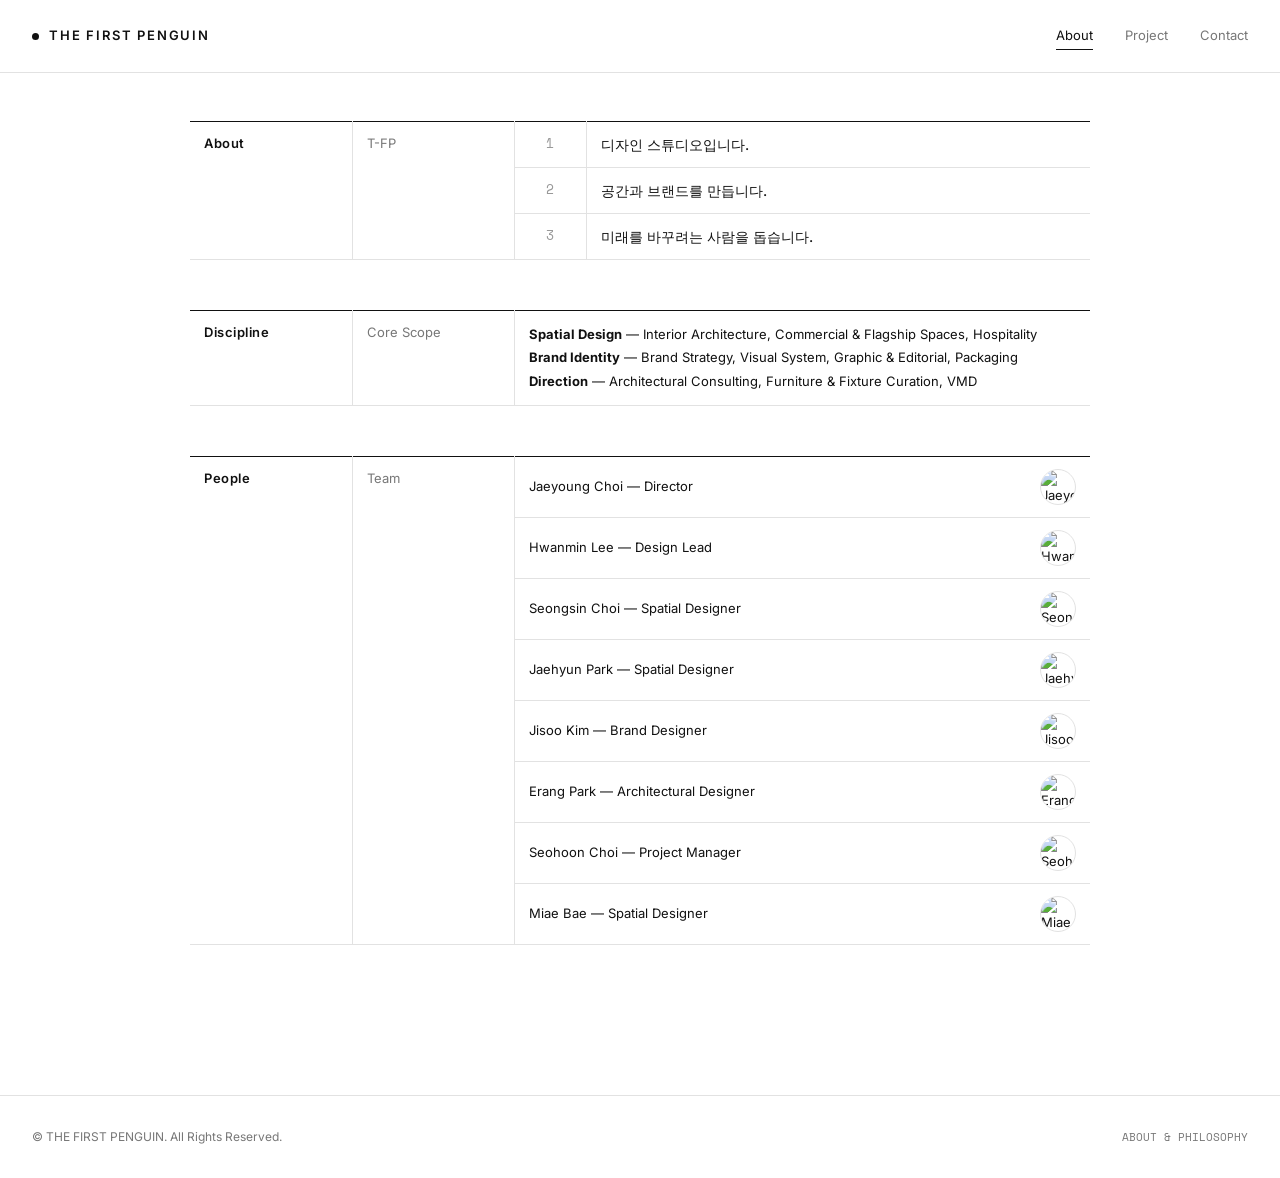
==== about.html @ 84d84030 "feat: Initial commit for The First Penguin style archive portfolio" ====
<!DOCTYPE html>
<html lang="ko">
<head>
  <meta charset="UTF-8">
  <meta name="viewport" content="width=device-width, initial-scale=1.0">
  <meta name="description" content="About — THE FIRST PENGUIN. 디자인 스튜디오입니다. 공간과 브랜드를 만듭니다.">
  <title>About — THE FIRST PENGUIN</title>
  <link rel="stylesheet" href="css/style.css">
</head>
<body>

  <!-- Site Header -->
  <header class="site-header">
    <div class="header-inner">
      <a href="index.html" class="site-logo">
        <span class="logo-badge"></span>
        THE FIRST PENGUIN
      </a>
      <nav class="site-nav">
        <a href="about.html" class="nav-link active">About</a>
        <a href="index.html" class="nav-link">Project</a>
        <a href="contact.html" class="nav-link">Contact</a>
      </nav>
    </div>
  </header>

  <!-- Main Content -->
  <main class="main-content">
    <div class="about-wrap">
      
      <!-- Manifesto Table -->
      <table class="manifesto-table">
        <tbody>
          <tr>
            <td class="col-label" rowspan="3">About</td>
            <td class="col-sublabel" rowspan="3">T-FP</td>
            <td class="col-index">1</td>
            <td class="col-manifesto-text">디자인 스튜디오입니다.</td>
          </tr>
          <tr>
            <td class="col-index">2</td>
            <td class="col-manifesto-text">공간과 브랜드를 만듭니다.</td>
          </tr>
          <tr>
            <td class="col-index">3</td>
            <td class="col-manifesto-text">미래를 바꾸려는 사람을 돕습니다.</td>
          </tr>
        </tbody>
      </table>

      <!-- Discipline Table -->
      <table class="spec-table">
        <tbody>
          <tr>
            <td class="col-label">Discipline</td>
            <td class="col-sublabel">Core Scope</td>
            <td style="line-height: 1.8;">
              <strong>Spatial Design</strong> — Interior Architecture, Commercial & Flagship Spaces, Hospitality<br>
              <strong>Brand Identity</strong> — Brand Strategy, Visual System, Graphic & Editorial, Packaging<br>
              <strong>Direction</strong> — Architectural Consulting, Furniture & Fixture Curation, VMD
            </td>
          </tr>
        </tbody>
      </table>

      <!-- People Table -->
      <table class="people-table">
        <tbody id="people-list">
          <!-- Dynamically populated or static -->
          <tr>
            <td class="col-label" rowspan="8">People</td>
            <td class="col-sublabel" rowspan="8">Team</td>
            <td>
              <div class="person-item">
                <span>Jaeyoung Choi — Director</span>
                <img src="https://images.unsplash.com/photo-1507003211169-0a1dd7228f2d?w=120&auto=format&fit=crop&q=80" alt="Jaeyoung Choi" class="person-photo-preview">
              </div>
            </td>
          </tr>
          <tr>
            <td>
              <div class="person-item">
                <span>Hwanmin Lee — Design Lead</span>
                <img src="https://images.unsplash.com/photo-1500648767791-00dcc994a43e?w=120&auto=format&fit=crop&q=80" alt="Hwanmin Lee" class="person-photo-preview">
              </div>
            </td>
          </tr>
          <tr>
            <td>
              <div class="person-item">
                <span>Seongsin Choi — Spatial Designer</span>
                <img src="https://images.unsplash.com/photo-1494790108377-be9c29b29330?w=120&auto=format&fit=crop&q=80" alt="Seongsin Choi" class="person-photo-preview">
              </div>
            </td>
          </tr>
          <tr>
            <td>
              <div class="person-item">
                <span>Jaehyun Park — Spatial Designer</span>
                <img src="https://images.unsplash.com/photo-1522075469751-3a6694fb2f61?w=120&auto=format&fit=crop&q=80" alt="Jaehyun Park" class="person-photo-preview">
              </div>
            </td>
          </tr>
          <tr>
            <td>
              <div class="person-item">
                <span>Jisoo Kim — Brand Designer</span>
                <img src="https://images.unsplash.com/photo-1534528741775-53994a69daeb?w=120&auto=format&fit=crop&q=80" alt="Jisoo Kim" class="person-photo-preview">
              </div>
            </td>
          </tr>
          <tr>
            <td>
              <div class="person-item">
                <span>Erang Park — Architectural Designer</span>
                <img src="https://images.unsplash.com/photo-1517841905240-472988babdf9?w=120&auto=format&fit=crop&q=80" alt="Erang Park" class="person-photo-preview">
              </div>
            </td>
          </tr>
          <tr>
            <td>
              <div class="person-item">
                <span>Seohoon Choi — Project Manager</span>
                <img src="https://images.unsplash.com/photo-1539571696357-5a69c17a67c6?w=120&auto=format&fit=crop&q=80" alt="Seohoon Choi" class="person-photo-preview">
              </div>
            </td>
          </tr>
          <tr>
            <td>
              <div class="person-item">
                <span>Miae Bae — Spatial Designer</span>
                <img src="https://images.unsplash.com/photo-1524504388940-b1c1722653e1?w=120&auto=format&fit=crop&q=80" alt="Miae Bae" class="person-photo-preview">
              </div>
            </td>
          </tr>
        </tbody>
      </table>

    </div>
  </main>

  <!-- Site Footer -->
  <footer class="site-footer">
    <div class="footer-inner">
      <div>&copy; THE FIRST PENGUIN. All Rights Reserved.</div>
      <div class="footer-credits">ABOUT & PHILOSOPHY</div>
    </div>
  </footer>

  <script src="js/data.js"></script>
</body>
</html>
---- css/style.css ----
/* ==========================================================================
   THE ARCHIVE - Design System & Stylesheet
   Inspired by THE FIRST PENGUIN (t-fp.kr)
   Minimalist Swiss Typographic & Archive Catalog Style
   ========================================================================== */

@import url('https://fonts.googleapis.com/css2?family=Inter:wght@300;400;500;600&family=Space+Mono:wght@400;700&display=swap');

:root {
  --bg: #ffffff;
  --bg-subtle: #f8f8f8;
  --text-main: #111111;
  --text-muted: #777777;
  --text-light: #999999;
  --border: #e2e2e2;
  --border-dark: #111111;
  
  --font-sans: 'Inter', -apple-system, BlinkMacSystemFont, "Segoe UI", Roboto, sans-serif;
  --font-mono: 'Space Mono', Menlo, Consolas, monospace;
  
  --transition: 0.18s cubic-bezier(0.16, 1, 0.3, 1);
  --header-height: 72px;
}

/* Reset & Base */
*, *::before, *::after {
  box-sizing: border-box;
  margin: 0;
  padding: 0;
}

html {
  font-size: 14px;
  background-color: var(--bg);
  color: var(--text-main);
  text-rendering: optimizeLegibility;
  -webkit-font-smoothing: antialiased;
  -moz-osx-font-smoothing: grayscale;
}

body {
  font-family: var(--font-sans);
  line-height: 1.5;
  min-height: 100vh;
  display: flex;
  flex-direction: column;
}

a {
  color: inherit;
  text-decoration: none;
  transition: opacity var(--transition), color var(--transition);
}

img {
  max-width: 100%;
  height: auto;
  display: block;
}

button {
  font-family: inherit;
  background: none;
  border: none;
  cursor: pointer;
}

/* ==========================================================================
   Header & Navigation
   ========================================================================== */
.site-header {
  position: sticky;
  top: 0;
  background: rgba(255, 255, 255, 0.94);
  backdrop-filter: blur(8px);
  -webkit-backdrop-filter: blur(8px);
  z-index: 100;
  border-bottom: 1px solid var(--border);
}

.header-inner {
  max-width: 1400px;
  margin: 0 auto;
  padding: 0 32px;
  height: var(--header-height);
  display: flex;
  align-items: center;
  justify-content: space-between;
}

.site-logo {
  font-family: var(--font-sans);
  font-size: 13px;
  font-weight: 600;
  letter-spacing: 0.14em;
  text-transform: uppercase;
  display: flex;
  align-items: center;
  gap: 10px;
}

.logo-badge {
  display: inline-block;
  width: 7px;
  height: 7px;
  background-color: var(--text-main);
  border-radius: 50%;
}

.site-nav {
  display: flex;
  align-items: center;
  gap: 32px;
}

.nav-link {
  font-size: 13px;
  font-weight: 400;
  color: var(--text-muted);
  position: relative;
  padding: 4px 0;
  transition: color var(--transition);
}

.nav-link:hover,
.nav-link.active {
  color: var(--text-main);
}

.nav-link.active::after {
  content: '';
  position: absolute;
  bottom: 0;
  left: 0;
  width: 100%;
  height: 1px;
  background-color: var(--text-main);
}

.menu-toggle {
  display: none;
  flex-direction: column;
  gap: 5px;
  padding: 8px;
}

.menu-toggle span {
  display: block;
  width: 20px;
  height: 1.5px;
  background-color: var(--text-main);
  transition: var(--transition);
}

/* ==========================================================================
   Page Container & Layout
   ========================================================================== */
.main-content {
  flex: 1;
  max-width: 1400px;
  width: 100%;
  margin: 0 auto;
  padding: 48px 32px 100px;
}

/* Sub Navigation / Category Filter */
.category-filter-bar {
  display: flex;
  align-items: center;
  justify-content: space-between;
  margin-bottom: 28px;
  padding-bottom: 14px;
  border-bottom: 1px solid var(--border);
  font-size: 12px;
}

.category-tags {
  display: flex;
  gap: 20px;
}

.filter-btn {
  color: var(--text-muted);
  font-size: 12px;
  text-transform: uppercase;
  letter-spacing: 0.06em;
  padding: 2px 0;
  position: relative;
  transition: color var(--transition);
}

.filter-btn:hover,
.filter-btn.active {
  color: var(--text-main);
  font-weight: 500;
}

.filter-btn.active::after {
  content: '';
  position: absolute;
  bottom: -2px;
  left: 0;
  width: 100%;
  height: 1px;
  background: var(--text-main);
}

.archive-stats {
  font-family: var(--font-mono);
  color: var(--text-light);
  font-size: 11px;
}

/* ==========================================================================
   T-FP Signature Archive Table (Multi-column)
   ========================================================================== */
.archive-grid-wrap {
  display: grid;
  grid-template-columns: repeat(3, 1fr);
  gap: 40px;
  align-items: start;
}

.archive-column {
  display: flex;
  flex-direction: column;
  gap: 32px;
}

.year-block {
  width: 100%;
}

.archive-table {
  width: 100%;
  border-collapse: collapse;
  font-size: 13px;
  border-top: 1px solid var(--border-dark);
}

.archive-table tr {
  border-bottom: 1px solid var(--border);
  transition: background-color var(--transition);
}

.archive-table tr:hover {
  background-color: #fafafa;
}

.archive-table td {
  padding: 7px 8px;
  vertical-align: top;
}

.col-year {
  width: 18%;
  font-family: var(--font-mono);
  font-size: 12px;
  font-weight: 600;
  color: var(--text-main);
  border-right: 1px solid var(--border);
  padding-right: 12px !important;
}

.col-title {
  width: 60%;
}

.col-title a {
  display: block;
  color: var(--text-main);
  text-decoration: none;
}

.col-title a:hover {
  text-decoration: underline;
}

.col-location {
  width: 22%;
  text-align: right;
  font-size: 12px;
  color: var(--text-muted);
}

/* ==========================================================================
   Signature Hover Cursor Preview
   ========================================================================== */
.cursor-preview-card {
  position: fixed;
  top: 0;
  left: 0;
  width: 280px;
  height: 190px;
  pointer-events: none;
  z-index: 1000;
  opacity: 0;
  visibility: hidden;
  transform: translate3d(-9999px, -9999px, 0);
  transition: opacity 0.22s ease, transform 0.08s linear, visibility 0.22s;
  background-color: #ffffff;
  border: 1px solid rgba(0, 0, 0, 0.08);
  box-shadow: 0 16px 36px rgba(0, 0, 0, 0.12);
  overflow: hidden;
}

.cursor-preview-card.visible {
  opacity: 1;
  visibility: visible;
}

.cursor-preview-img {
  width: 100%;
  height: 100%;
  object-fit: cover;
  display: block;
}

.cursor-preview-meta {
  position: absolute;
  bottom: 0;
  left: 0;
  right: 0;
  padding: 8px 12px;
  background: linear-gradient(to top, rgba(0, 0, 0, 0.7), transparent);
  color: #ffffff;
  display: flex;
  justify-content: space-between;
  font-size: 11px;
  font-family: var(--font-mono);
}

/* ==========================================================================
   About Page Styles
   ========================================================================== */
.about-wrap {
  max-width: 900px;
  margin: 0 auto;
}

.manifesto-table,
.people-table,
.spec-table {
  width: 100%;
  border-collapse: collapse;
  font-size: 13px;
  margin-bottom: 50px;
  border-top: 1px solid var(--border-dark);
}

.manifesto-table tr,
.people-table tr,
.spec-table tr {
  border-bottom: 1px solid var(--border);
}

.manifesto-table td,
.people-table td,
.spec-table td {
  padding: 12px 14px;
  vertical-align: top;
}

.col-label {
  font-weight: 600;
  width: 18%;
  border-right: 1px solid var(--border);
  letter-spacing: 0.04em;
}

.col-sublabel {
  width: 18%;
  color: var(--text-muted);
  border-right: 1px solid var(--border);
}

.col-index {
  width: 8%;
  font-family: var(--font-mono);
  color: var(--text-light);
  border-right: 1px solid var(--border);
  text-align: center;
}

.col-manifesto-text {
  font-size: 14px;
  font-weight: 500;
}

.person-item {
  display: flex;
  align-items: center;
  justify-content: space-between;
}

.person-photo-preview {
  width: 36px;
  height: 36px;
  border-radius: 50%;
  object-fit: cover;
  border: 1px solid var(--border);
}

/* ==========================================================================
   Project Detail View Styles
   ========================================================================== */
.project-detail-wrap {
  max-width: 1200px;
  margin: 0 auto;
}

.project-header-bar {
  display: flex;
  justify-content: space-between;
  align-items: baseline;
  margin-bottom: 24px;
  padding-bottom: 12px;
  border-bottom: 1px solid var(--border);
}

.project-main-title {
  font-size: 20px;
  font-weight: 500;
  letter-spacing: -0.01em;
}

.project-breadcrumbs {
  font-size: 12px;
  font-family: var(--font-mono);
  color: var(--text-muted);
}

/* Big Image Slider */
.project-slider {
  position: relative;
  width: 100%;
  aspect-ratio: 16 / 10;
  background-color: var(--bg-subtle);
  overflow: hidden;
  margin-bottom: 40px;
  border: 1px solid var(--border);
}

.slider-track {
  width: 100%;
  height: 100%;
  position: relative;
}

.slide-item {
  position: absolute;
  inset: 0;
  opacity: 0;
  visibility: hidden;
  transition: opacity 0.4s ease, visibility 0.4s;
}

.slide-item.active {
  opacity: 1;
  visibility: visible;
}

.slide-item img {
  width: 100%;
  height: 100%;
  object-fit: cover;
}

.slider-nav-btn {
  position: absolute;
  top: 50%;
  transform: translateY(-50%);
  width: 48px;
  height: 48px;
  background: rgba(255, 255, 255, 0.85);
  display: flex;
  align-items: center;
  justify-content: center;
  z-index: 10;
  transition: background var(--transition);
  font-size: 18px;
  border: 1px solid rgba(0, 0, 0, 0.08);
}

.slider-nav-btn:hover {
  background: #ffffff;
}

.slider-prev {
  left: 16px;
}

.slider-next {
  right: 16px;
}

.slider-indicators {
  position: absolute;
  bottom: 16px;
  left: 50%;
  transform: translateX(-50%);
  display: flex;
  gap: 8px;
  z-index: 10;
  background: rgba(0, 0, 0, 0.35);
  padding: 6px 12px;
  border-radius: 20px;
  backdrop-filter: blur(4px);
}

.slider-indicator {
  width: 7px;
  height: 7px;
  border-radius: 50%;
  background-color: rgba(255, 255, 255, 0.4);
  cursor: pointer;
  transition: background-color var(--transition), transform var(--transition);
}

.slider-indicator.active {
  background-color: #ffffff;
  transform: scale(1.2);
}

/* Project Spec Table */
.project-spec-table {
  width: 100%;
  border-collapse: collapse;
  font-size: 13px;
  border-top: 1px solid var(--border-dark);
  margin-bottom: 50px;
}

.project-spec-table tr {
  border-bottom: 1px solid var(--border);
}

.project-spec-table td {
  padding: 10px 14px;
  vertical-align: top;
}

.spec-name-col {
  width: 25%;
  font-weight: 600;
  border-right: 1px solid var(--border);
}

.spec-key-col {
  width: 20%;
  color: var(--text-muted);
  border-right: 1px solid var(--border);
}

.spec-val-col {
  width: 55%;
  line-height: 1.6;
}

/* Project Pagination Footer */
.project-pagination-bar {
  display: flex;
  justify-content: space-between;
  padding-top: 24px;
  border-top: 1px solid var(--border);
  font-size: 12px;
  font-family: var(--font-mono);
}

.pagination-link:hover {
  text-decoration: underline;
}

/* ==========================================================================
   Contact Page & Schematic Map
   ========================================================================== */
.contact-wrap {
  max-width: 900px;
  margin: 0 auto;
}

.schematic-map-box {
  width: 100%;
  background: var(--bg-subtle);
  border: 1px solid var(--border);
  padding: 32px;
  font-family: var(--font-mono);
  font-size: 12px;
  position: relative;
  min-height: 220px;
  display: flex;
  flex-direction: column;
  justify-content: space-between;
}

.map-pin {
  display: inline-flex;
  align-items: center;
  gap: 8px;
  font-weight: 700;
  background: var(--text-main);
  color: #fff;
  padding: 4px 10px;
}

.subway-station {
  color: var(--text-muted);
  border-bottom: 1px dashed var(--text-light);
  padding-bottom: 2px;
}

/* ==========================================================================
   Site Footer
   ========================================================================== */
.site-footer {
  border-top: 1px solid var(--border);
  padding: 32px 0;
  margin-top: auto;
  font-size: 12px;
  color: var(--text-muted);
}

.footer-inner {
  max-width: 1400px;
  margin: 0 auto;
  padding: 0 32px;
  display: flex;
  justify-content: space-between;
  align-items: center;
}

.footer-credits {
  font-family: var(--font-mono);
  font-size: 11px;
}

/* ==========================================================================
   Responsive Breakpoints
   ========================================================================== */
@media (max-width: 1024px) {
  .archive-grid-wrap {
    grid-template-columns: repeat(2, 1fr);
    gap: 28px;
  }
}

@media (max-width: 768px) {
  .header-inner {
    padding: 0 20px;
    height: 60px;
  }
  
  .main-content {
    padding: 24px 20px 60px;
  }
  
  .archive-grid-wrap {
    grid-template-columns: 1fr;
    gap: 24px;
  }
  
  .category-filter-bar {
    flex-direction: column;
    align-items: flex-start;
    gap: 12px;
  }
  
  .category-tags {
    flex-wrap: wrap;
    gap: 12px;
  }
  
  .cursor-preview-card {
    display: none !important; /* Hide floating card on mobile, replace with inline */
  }
  
  .project-slider {
    aspect-ratio: 4 / 3;
  }
  
  .footer-inner {
    flex-direction: column;
    gap: 12px;
    text-align: center;
    padding: 0 20px;
  }
  
  .col-label, .col-sublabel {
    width: 30%;
  }
  
  .spec-name-col {
    width: 35%;
  }
}
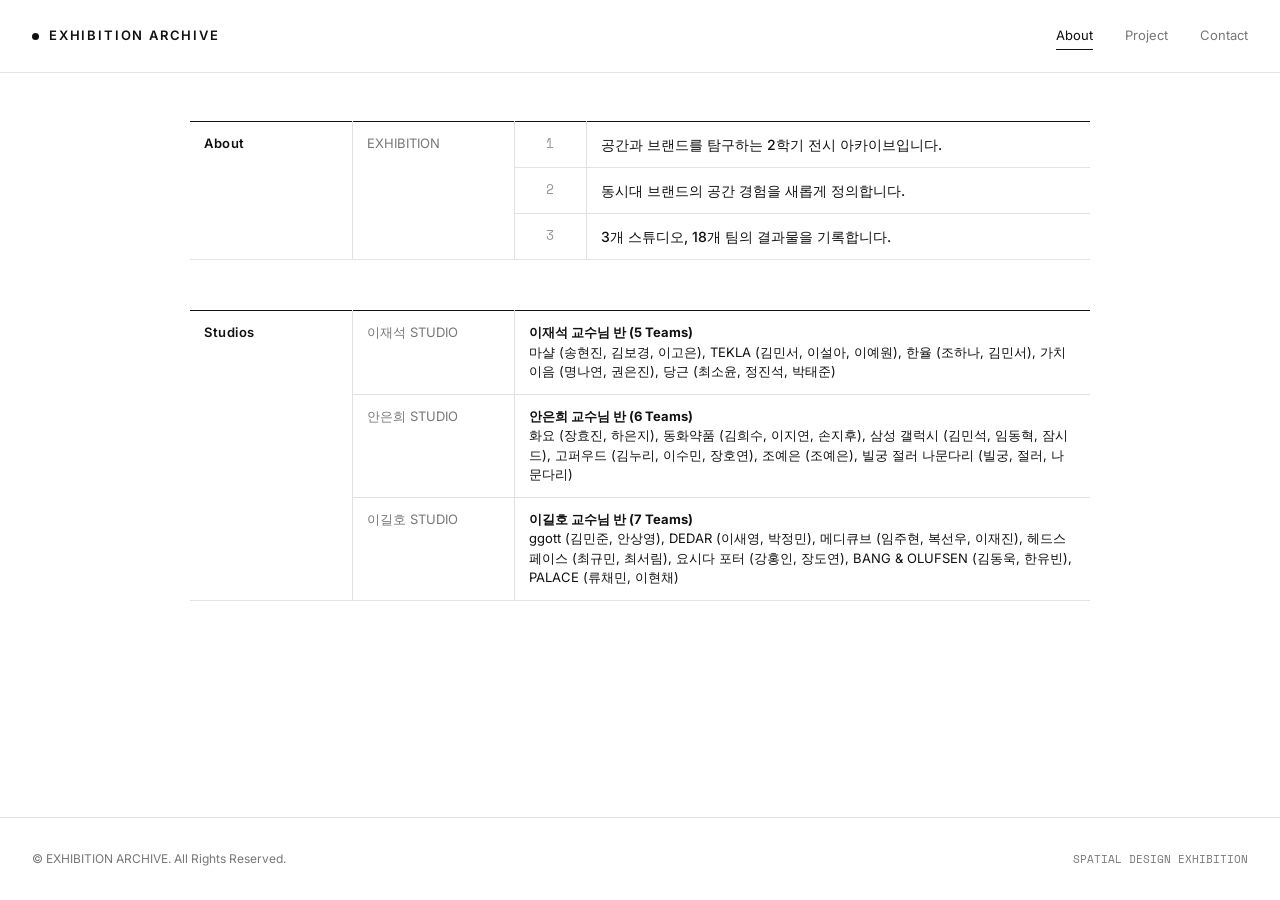
==== commit 9f1e2de2: "feat: Update exhibition teams, brands, and participating members" ====
--- a/about.html
+++ b/about.html
@@ -3,8 +3,8 @@
 <head>
   <meta charset="UTF-8">
   <meta name="viewport" content="width=device-width, initial-scale=1.0">
-  <meta name="description" content="About — THE FIRST PENGUIN. 디자인 스튜디오입니다. 공간과 브랜드를 만듭니다.">
-  <title>About — THE FIRST PENGUIN</title>
+  <meta name="description" content="About — 2026 EXHIBITION ARCHIVE. 3개 스튜디오 18개 팀 브랜드 공간 아카이브">
+  <title>About — EXHIBITION ARCHIVE</title>
   <link rel="stylesheet" href="css/style.css">
 </head>
 <body>
@@ -14,7 +14,7 @@
     <div class="header-inner">
       <a href="index.html" class="site-logo">
         <span class="logo-badge"></span>
-        THE FIRST PENGUIN
+        EXHIBITION ARCHIVE
       </a>
       <nav class="site-nav">
         <a href="about.html" class="nav-link active">About</a>
@@ -33,104 +33,44 @@
         <tbody>
           <tr>
             <td class="col-label" rowspan="3">About</td>
-            <td class="col-sublabel" rowspan="3">T-FP</td>
+            <td class="col-sublabel" rowspan="3">EXHIBITION</td>
             <td class="col-index">1</td>
-            <td class="col-manifesto-text">디자인 스튜디오입니다.</td>
+            <td class="col-manifesto-text">공간과 브랜드를 탐구하는 2학기 전시 아카이브입니다.</td>
           </tr>
           <tr>
             <td class="col-index">2</td>
-            <td class="col-manifesto-text">공간과 브랜드를 만듭니다.</td>
+            <td class="col-manifesto-text">동시대 브랜드의 공간 경험을 새롭게 정의합니다.</td>
           </tr>
           <tr>
             <td class="col-index">3</td>
-            <td class="col-manifesto-text">미래를 바꾸려는 사람을 돕습니다.</td>
+            <td class="col-manifesto-text">3개 스튜디오, 18개 팀의 결과물을 기록합니다.</td>
           </tr>
         </tbody>
       </table>
 
-      <!-- Discipline Table -->
+      <!-- Studios Overview Table -->
       <table class="spec-table">
         <tbody>
           <tr>
-            <td class="col-label">Discipline</td>
-            <td class="col-sublabel">Core Scope</td>
-            <td style="line-height: 1.8;">
-              <strong>Spatial Design</strong> — Interior Architecture, Commercial & Flagship Spaces, Hospitality<br>
-              <strong>Brand Identity</strong> — Brand Strategy, Visual System, Graphic & Editorial, Packaging<br>
-              <strong>Direction</strong> — Architectural Consulting, Furniture & Fixture Curation, VMD
-            </td>
-          </tr>
-        </tbody>
-      </table>
-
-      <!-- People Table -->
-      <table class="people-table">
-        <tbody id="people-list">
-          <!-- Dynamically populated or static -->
-          <tr>
-            <td class="col-label" rowspan="8">People</td>
-            <td class="col-sublabel" rowspan="8">Team</td>
+            <td class="col-label" rowspan="3">Studios</td>
+            <td class="col-sublabel">이재석 STUDIO</td>
             <td>
-              <div class="person-item">
-                <span>Jaeyoung Choi — Director</span>
-                <img src="https://images.unsplash.com/photo-1507003211169-0a1dd7228f2d?w=120&auto=format&fit=crop&q=80" alt="Jaeyoung Choi" class="person-photo-preview">
-              </div>
+              <strong>이재석 교수님 반 (5 Teams)</strong><br>
+              마샬 (송현진, 김보경, 이고은), TEKLA (김민서, 이설아, 이예원), 한율 (조하나, 김민서), 가치이음 (명나연, 권은진), 당근 (최소윤, 정진석, 박태준)
             </td>
           </tr>
           <tr>
+            <td class="col-sublabel">안은희 STUDIO</td>
             <td>
-              <div class="person-item">
-                <span>Hwanmin Lee — Design Lead</span>
-                <img src="https://images.unsplash.com/photo-1500648767791-00dcc994a43e?w=120&auto=format&fit=crop&q=80" alt="Hwanmin Lee" class="person-photo-preview">
-              </div>
+              <strong>안은희 교수님 반 (6 Teams)</strong><br>
+              화요 (장효진, 하은지), 동화약품 (김희수, 이지연, 손지후), 삼성 갤럭시 (김민석, 임동혁, 잠시드), 고퍼우드 (김누리, 이수민, 장호연), 조예은 (조예은), 빌궁 절러 나문다리 (빌궁, 절러, 나문다리)
             </td>
           </tr>
           <tr>
+            <td class="col-sublabel">이길호 STUDIO</td>
             <td>
-              <div class="person-item">
-                <span>Seongsin Choi — Spatial Designer</span>
-                <img src="https://images.unsplash.com/photo-1494790108377-be9c29b29330?w=120&auto=format&fit=crop&q=80" alt="Seongsin Choi" class="person-photo-preview">
-              </div>
-            </td>
-          </tr>
-          <tr>
-            <td>
-              <div class="person-item">
-                <span>Jaehyun Park — Spatial Designer</span>
-                <img src="https://images.unsplash.com/photo-1522075469751-3a6694fb2f61?w=120&auto=format&fit=crop&q=80" alt="Jaehyun Park" class="person-photo-preview">
-              </div>
-            </td>
-          </tr>
-          <tr>
-            <td>
-              <div class="person-item">
-                <span>Jisoo Kim — Brand Designer</span>
-                <img src="https://images.unsplash.com/photo-1534528741775-53994a69daeb?w=120&auto=format&fit=crop&q=80" alt="Jisoo Kim" class="person-photo-preview">
-              </div>
-            </td>
-          </tr>
-          <tr>
-            <td>
-              <div class="person-item">
-                <span>Erang Park — Architectural Designer</span>
-                <img src="https://images.unsplash.com/photo-1517841905240-472988babdf9?w=120&auto=format&fit=crop&q=80" alt="Erang Park" class="person-photo-preview">
-              </div>
-            </td>
-          </tr>
-          <tr>
-            <td>
-              <div class="person-item">
-                <span>Seohoon Choi — Project Manager</span>
-                <img src="https://images.unsplash.com/photo-1539571696357-5a69c17a67c6?w=120&auto=format&fit=crop&q=80" alt="Seohoon Choi" class="person-photo-preview">
-              </div>
-            </td>
-          </tr>
-          <tr>
-            <td>
-              <div class="person-item">
-                <span>Miae Bae — Spatial Designer</span>
-                <img src="https://images.unsplash.com/photo-1524504388940-b1c1722653e1?w=120&auto=format&fit=crop&q=80" alt="Miae Bae" class="person-photo-preview">
-              </div>
+              <strong>이길호 교수님 반 (7 Teams)</strong><br>
+              ggott (김민준, 안상영), DEDAR (이새영, 박정민), 메디큐브 (임주현, 복선우, 이재진), 헤드스페이스 (최규민, 최서림), 요시다 포터 (강홍인, 장도연), BANG & OLUFSEN (김동욱, 한유빈), PALACE (류채민, 이현채)
             </td>
           </tr>
         </tbody>
@@ -142,8 +82,8 @@
   <!-- Site Footer -->
   <footer class="site-footer">
     <div class="footer-inner">
-      <div>&copy; THE FIRST PENGUIN. All Rights Reserved.</div>
-      <div class="footer-credits">ABOUT & PHILOSOPHY</div>
+      <div>&copy; EXHIBITION ARCHIVE. All Rights Reserved.</div>
+      <div class="footer-credits">SPATIAL DESIGN EXHIBITION</div>
     </div>
   </footer>
 
--- a/css/style.css
+++ b/css/style.css
@@ -253,23 +253,25 @@
 }
 
 .col-year {
-  width: 18%;
-  font-family: var(--font-mono);
+  width: 22%;
+  font-family: var(--font-sans);
   font-size: 12px;
   font-weight: 600;
   color: var(--text-main);
   border-right: 1px solid var(--border);
-  padding-right: 12px !important;
+  padding-right: 10px !important;
+  white-space: nowrap;
 }
 
 .col-title {
-  width: 60%;
+  width: 44%;
 }
 
 .col-title a {
   display: block;
   color: var(--text-main);
   text-decoration: none;
+  font-weight: 500;
 }
 
 .col-title a:hover {
@@ -277,10 +279,11 @@
 }
 
 .col-location {
-  width: 22%;
+  width: 34%;
   text-align: right;
   font-size: 12px;
   color: var(--text-muted);
+  line-height: 1.4;
 }
 
 /* ==========================================================================
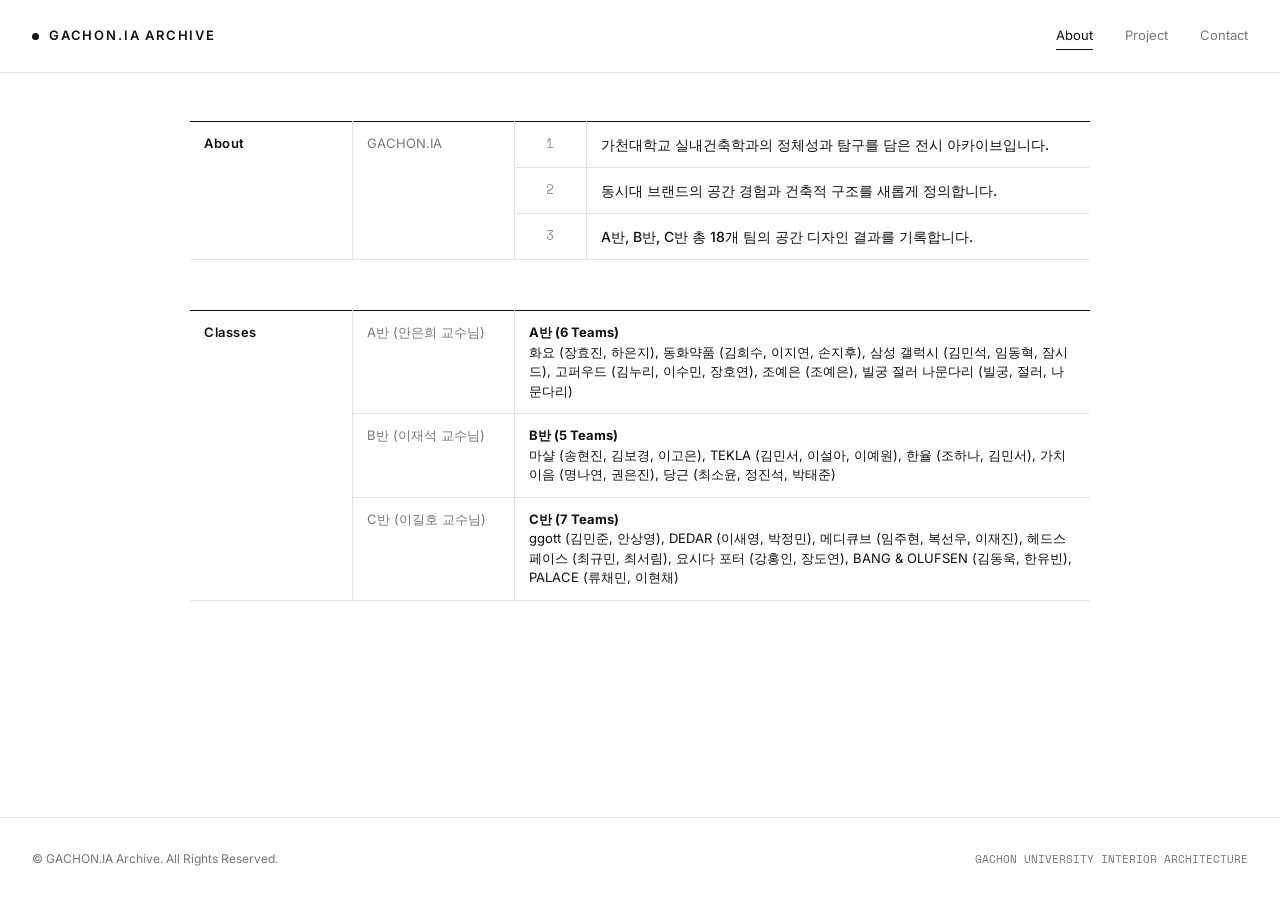
==== commit bce10f8f: "feat: Update exhibition teams, brands, and participating members" ====
--- a/about.html
+++ b/about.html
@@ -3,8 +3,8 @@
 <head>
   <meta charset="UTF-8">
   <meta name="viewport" content="width=device-width, initial-scale=1.0">
-  <meta name="description" content="About — 2026 EXHIBITION ARCHIVE. 3개 스튜디오 18개 팀 브랜드 공간 아카이브">
-  <title>About — EXHIBITION ARCHIVE</title>
+  <meta name="description" content="About — GACHON.IA Archive. 가천대학교 실내건축학과 2학기 과제전 / 졸업전시">
+  <title>About — GACHON.IA Archive</title>
   <link rel="stylesheet" href="css/style.css">
 </head>
 <body>
@@ -14,7 +14,7 @@
     <div class="header-inner">
       <a href="index.html" class="site-logo">
         <span class="logo-badge"></span>
-        EXHIBITION ARCHIVE
+        GACHON.IA Archive
       </a>
       <nav class="site-nav">
         <a href="about.html" class="nav-link active">About</a>
@@ -33,43 +33,43 @@
         <tbody>
           <tr>
             <td class="col-label" rowspan="3">About</td>
-            <td class="col-sublabel" rowspan="3">EXHIBITION</td>
+            <td class="col-sublabel" rowspan="3">GACHON.IA</td>
             <td class="col-index">1</td>
-            <td class="col-manifesto-text">공간과 브랜드를 탐구하는 2학기 전시 아카이브입니다.</td>
+            <td class="col-manifesto-text">가천대학교 실내건축학과의 정체성과 탐구를 담은 전시 아카이브입니다.</td>
           </tr>
           <tr>
             <td class="col-index">2</td>
-            <td class="col-manifesto-text">동시대 브랜드의 공간 경험을 새롭게 정의합니다.</td>
+            <td class="col-manifesto-text">동시대 브랜드의 공간 경험과 건축적 구조를 새롭게 정의합니다.</td>
           </tr>
           <tr>
             <td class="col-index">3</td>
-            <td class="col-manifesto-text">3개 스튜디오, 18개 팀의 결과물을 기록합니다.</td>
+            <td class="col-manifesto-text">A반, B반, C반 총 18개 팀의 공간 디자인 결과를 기록합니다.</td>
           </tr>
         </tbody>
       </table>
 
-      <!-- Studios Overview Table -->
+      <!-- Studios Overview Table (A반 -> B반 -> C반 순서) -->
       <table class="spec-table">
         <tbody>
           <tr>
-            <td class="col-label" rowspan="3">Studios</td>
-            <td class="col-sublabel">이재석 STUDIO</td>
+            <td class="col-label" rowspan="3">Classes</td>
+            <td class="col-sublabel">A반 (안은희 교수님)</td>
             <td>
-              <strong>이재석 교수님 반 (5 Teams)</strong><br>
+              <strong>A반 (6 Teams)</strong><br>
+              화요 (장효진, 하은지), 동화약품 (김희수, 이지연, 손지후), 삼성 갤럭시 (김민석, 임동혁, 잠시드), 고퍼우드 (김누리, 이수민, 장호연), 조예은 (조예은), 빌궁 절러 나문다리 (빌궁, 절러, 나문다리)
+            </td>
+          </tr>
+          <tr>
+            <td class="col-sublabel">B반 (이재석 교수님)</td>
+            <td>
+              <strong>B반 (5 Teams)</strong><br>
               마샬 (송현진, 김보경, 이고은), TEKLA (김민서, 이설아, 이예원), 한율 (조하나, 김민서), 가치이음 (명나연, 권은진), 당근 (최소윤, 정진석, 박태준)
             </td>
           </tr>
           <tr>
-            <td class="col-sublabel">안은희 STUDIO</td>
+            <td class="col-sublabel">C반 (이길호 교수님)</td>
             <td>
-              <strong>안은희 교수님 반 (6 Teams)</strong><br>
-              화요 (장효진, 하은지), 동화약품 (김희수, 이지연, 손지후), 삼성 갤럭시 (김민석, 임동혁, 잠시드), 고퍼우드 (김누리, 이수민, 장호연), 조예은 (조예은), 빌궁 절러 나문다리 (빌궁, 절러, 나문다리)
-            </td>
-          </tr>
-          <tr>
-            <td class="col-sublabel">이길호 STUDIO</td>
-            <td>
-              <strong>이길호 교수님 반 (7 Teams)</strong><br>
+              <strong>C반 (7 Teams)</strong><br>
               ggott (김민준, 안상영), DEDAR (이새영, 박정민), 메디큐브 (임주현, 복선우, 이재진), 헤드스페이스 (최규민, 최서림), 요시다 포터 (강홍인, 장도연), BANG & OLUFSEN (김동욱, 한유빈), PALACE (류채민, 이현채)
             </td>
           </tr>
@@ -82,8 +82,8 @@
   <!-- Site Footer -->
   <footer class="site-footer">
     <div class="footer-inner">
-      <div>&copy; EXHIBITION ARCHIVE. All Rights Reserved.</div>
-      <div class="footer-credits">SPATIAL DESIGN EXHIBITION</div>
+      <div>&copy; GACHON.IA Archive. All Rights Reserved.</div>
+      <div class="footer-credits">GACHON UNIVERSITY INTERIOR ARCHITECTURE</div>
     </div>
   </footer>
 
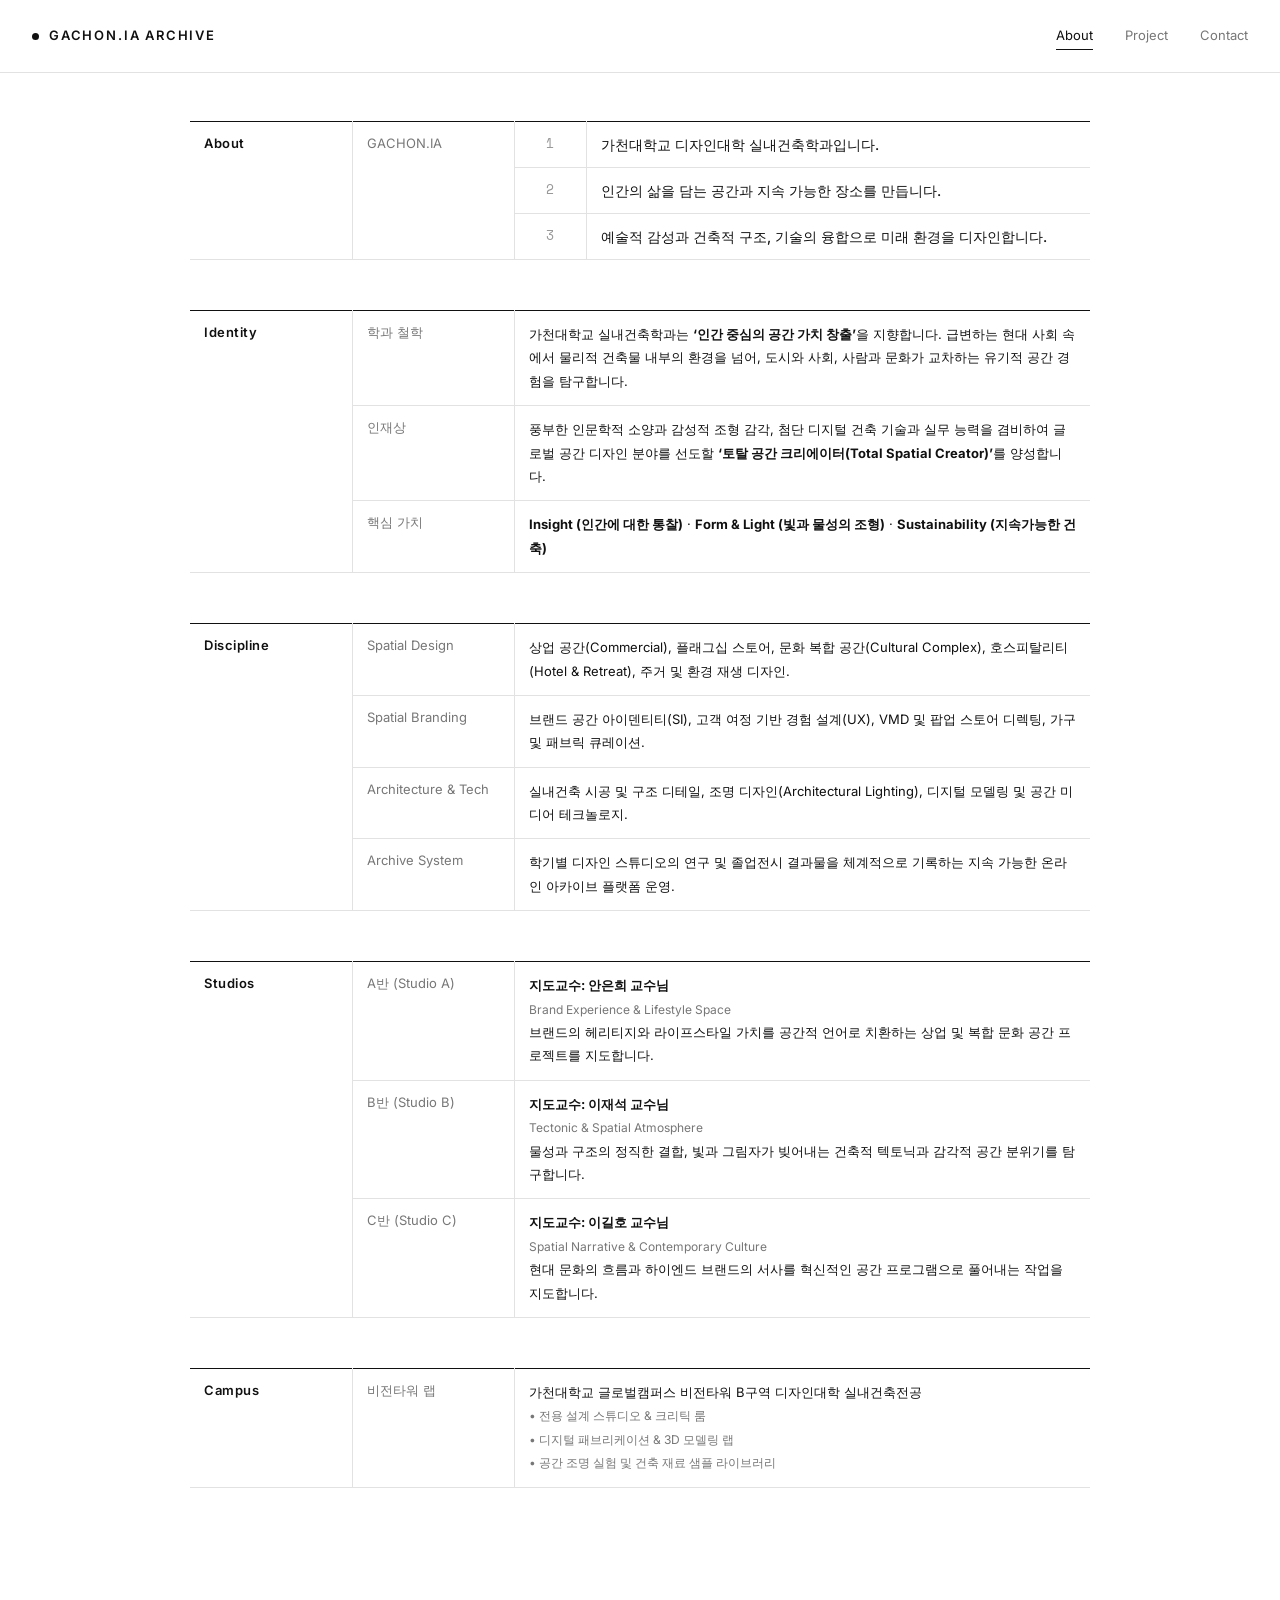
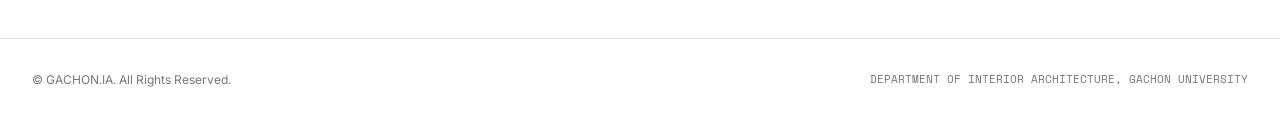
==== commit f3b6a321: "feat: Update exhibition teams, brands, and participating members" ====
--- a/about.html
+++ b/about.html
@@ -3,8 +3,8 @@
 <head>
   <meta charset="UTF-8">
   <meta name="viewport" content="width=device-width, initial-scale=1.0">
-  <meta name="description" content="About — GACHON.IA Archive. 가천대학교 실내건축학과 2학기 과제전 / 졸업전시">
-  <title>About — GACHON.IA Archive</title>
+  <meta name="description" content="About — 가천대학교 디자인대학 실내건축학과 (Department of Interior Architecture, Gachon University)">
+  <title>About — GACHON.IA</title>
   <link rel="stylesheet" href="css/style.css">
 </head>
 <body>
@@ -28,49 +28,128 @@
   <main class="main-content">
     <div class="about-wrap">
       
-      <!-- Manifesto Table -->
+      <!-- Department Manifesto Table (T-FP Style) -->
       <table class="manifesto-table">
         <tbody>
           <tr>
             <td class="col-label" rowspan="3">About</td>
             <td class="col-sublabel" rowspan="3">GACHON.IA</td>
             <td class="col-index">1</td>
-            <td class="col-manifesto-text">가천대학교 실내건축학과의 정체성과 탐구를 담은 전시 아카이브입니다.</td>
+            <td class="col-manifesto-text">가천대학교 디자인대학 실내건축학과입니다.</td>
           </tr>
           <tr>
             <td class="col-index">2</td>
-            <td class="col-manifesto-text">동시대 브랜드의 공간 경험과 건축적 구조를 새롭게 정의합니다.</td>
+            <td class="col-manifesto-text">인간의 삶을 담는 공간과 지속 가능한 장소를 만듭니다.</td>
           </tr>
           <tr>
             <td class="col-index">3</td>
-            <td class="col-manifesto-text">A반, B반, C반 총 18개 팀의 공간 디자인 결과를 기록합니다.</td>
+            <td class="col-manifesto-text">예술적 감성과 건축적 구조, 기술의 융합으로 미래 환경을 디자인합니다.</td>
           </tr>
         </tbody>
       </table>
 
-      <!-- Studios Overview Table (A반 -> B반 -> C반 순서) -->
+      <!-- Department Vision & Philosophy Table -->
       <table class="spec-table">
         <tbody>
           <tr>
-            <td class="col-label" rowspan="3">Classes</td>
-            <td class="col-sublabel">A반 (안은희 교수님)</td>
-            <td>
-              <strong>A반 (6 Teams)</strong><br>
-              화요 (장효진, 하은지), 동화약품 (김희수, 이지연, 손지후), 삼성 갤럭시 (김민석, 임동혁, 잠시드), 고퍼우드 (김누리, 이수민, 장호연), 조예은 (조예은), 빌궁 절러 나문다리 (빌궁, 절러, 나문다리)
+            <td class="col-label" rowspan="3">Identity</td>
+            <td class="col-sublabel">학과 철학</td>
+            <td style="line-height: 1.8;">
+              가천대학교 실내건축학과는 <strong>‘인간 중심의 공간 가치 창출’</strong>을 지향합니다. 급변하는 현대 사회 속에서 물리적 건축물 내부의 환경을 넘어, 도시와 사회, 사람과 문화가 교차하는 유기적 공간 경험을 탐구합니다.
             </td>
           </tr>
           <tr>
-            <td class="col-sublabel">B반 (이재석 교수님)</td>
-            <td>
-              <strong>B반 (5 Teams)</strong><br>
-              마샬 (송현진, 김보경, 이고은), TEKLA (김민서, 이설아, 이예원), 한율 (조하나, 김민서), 가치이음 (명나연, 권은진), 당근 (최소윤, 정진석, 박태준)
+            <td class="col-sublabel">인재상</td>
+            <td style="line-height: 1.8;">
+              풍부한 인문학적 소양과 감성적 조형 감각, 첨단 디지털 건축 기술과 실무 능력을 겸비하여 글로벌 공간 디자인 분야를 선도할 <strong>‘토탈 공간 크리에이터(Total Spatial Creator)’</strong>를 양성합니다.
             </td>
           </tr>
           <tr>
-            <td class="col-sublabel">C반 (이길호 교수님)</td>
-            <td>
-              <strong>C반 (7 Teams)</strong><br>
-              ggott (김민준, 안상영), DEDAR (이새영, 박정민), 메디큐브 (임주현, 복선우, 이재진), 헤드스페이스 (최규민, 최서림), 요시다 포터 (강홍인, 장도연), BANG & OLUFSEN (김동욱, 한유빈), PALACE (류채민, 이현채)
+            <td class="col-sublabel">핵심 가치</td>
+            <td style="line-height: 1.8;">
+              <strong>Insight (인간에 대한 통찰)</strong> &middot; 
+              <strong>Form & Light (빛과 물성의 조형)</strong> &middot; 
+              <strong>Sustainability (지속가능한 건축)</strong>
+            </td>
+          </tr>
+        </tbody>
+      </table>
+
+      <!-- Curriculum & Discipline Scope -->
+      <table class="spec-table">
+        <tbody>
+          <tr>
+            <td class="col-label" rowspan="4">Discipline</td>
+            <td class="col-sublabel">Spatial Design</td>
+            <td style="line-height: 1.8;">
+              상업 공간(Commercial), 플래그십 스토어, 문화 복합 공간(Cultural Complex), 호스피탈리티(Hotel & Retreat), 주거 및 환경 재생 디자인.
+            </td>
+          </tr>
+          <tr>
+            <td class="col-sublabel">Spatial Branding</td>
+            <td style="line-height: 1.8;">
+              브랜드 공간 아이덴티티(SI), 고객 여정 기반 경험 설계(UX), VMD 및 팝업 스토어 디렉팅, 가구 및 패브릭 큐레이션.
+            </td>
+          </tr>
+          <tr>
+            <td class="col-sublabel">Architecture & Tech</td>
+            <td style="line-height: 1.8;">
+              실내건축 시공 및 구조 디테일, 조명 디자인(Architectural Lighting), 디지털 모델링 및 공간 미디어 테크놀로지.
+            </td>
+          </tr>
+          <tr>
+            <td class="col-sublabel">Archive System</td>
+            <td style="line-height: 1.8;">
+              학기별 디자인 스튜디오의 연구 및 졸업전시 결과물을 체계적으로 기록하는 지속 가능한 온라인 아카이브 플랫폼 운영.
+            </td>
+          </tr>
+        </tbody>
+      </table>
+
+      <!-- Studios & Faculty Overview -->
+      <table class="spec-table">
+        <tbody>
+          <tr>
+            <td class="col-label" rowspan="3">Studios</td>
+            <td class="col-sublabel">A반 (Studio A)</td>
+            <td style="line-height: 1.8;">
+              <strong>지도교수: 안은희 교수님</strong><br>
+              <span style="color: var(--text-muted); font-size: 12px;">Brand Experience & Lifestyle Space</span><br>
+              브랜드의 헤리티지와 라이프스타일 가치를 공간적 언어로 치환하는 상업 및 복합 문화 공간 프로젝트를 지도합니다.
+            </td>
+          </tr>
+          <tr>
+            <td class="col-sublabel">B반 (Studio B)</td>
+            <td style="line-height: 1.8;">
+              <strong>지도교수: 이재석 교수님</strong><br>
+              <span style="color: var(--text-muted); font-size: 12px;">Tectonic & Spatial Atmosphere</span><br>
+              물성과 구조의 정직한 결합, 빛과 그림자가 빚어내는 건축적 텍토닉과 감각적 공간 분위기를 탐구합니다.
+            </td>
+          </tr>
+          <tr>
+            <td class="col-sublabel">C반 (Studio C)</td>
+            <td style="line-height: 1.8;">
+              <strong>지도교수: 이길호 교수님</strong><br>
+              <span style="color: var(--text-muted); font-size: 12px;">Spatial Narrative & Contemporary Culture</span><br>
+              현대 문화의 흐름과 하이엔드 브랜드의 서사를 혁신적인 공간 프로그램으로 풀어내는 작업을 지도합니다.
+            </td>
+          </tr>
+        </tbody>
+      </table>
+
+      <!-- Environment & Facilities -->
+      <table class="spec-table">
+        <tbody>
+          <tr>
+            <td class="col-label">Campus</td>
+            <td class="col-sublabel">비전타워 랩</td>
+            <td style="line-height: 1.8;">
+              가천대학교 글로벌캠퍼스 비전타워 B구역 디자인대학 실내건축전공<br>
+              <span style="color: var(--text-muted); font-size: 12px;">
+                &bull; 전용 설계 스튜디오 & 크리틱 룸<br>
+                &bull; 디지털 패브리케이션 & 3D 모델링 랩<br>
+                &bull; 공간 조명 실험 및 건축 재료 샘플 라이브러리
+              </span>
             </td>
           </tr>
         </tbody>
@@ -82,8 +161,8 @@
   <!-- Site Footer -->
   <footer class="site-footer">
     <div class="footer-inner">
-      <div>&copy; GACHON.IA Archive. All Rights Reserved.</div>
-      <div class="footer-credits">GACHON UNIVERSITY INTERIOR ARCHITECTURE</div>
+      <div>&copy; GACHON.IA. All Rights Reserved.</div>
+      <div class="footer-credits">DEPARTMENT OF INTERIOR ARCHITECTURE, GACHON UNIVERSITY</div>
     </div>
   </footer>
 
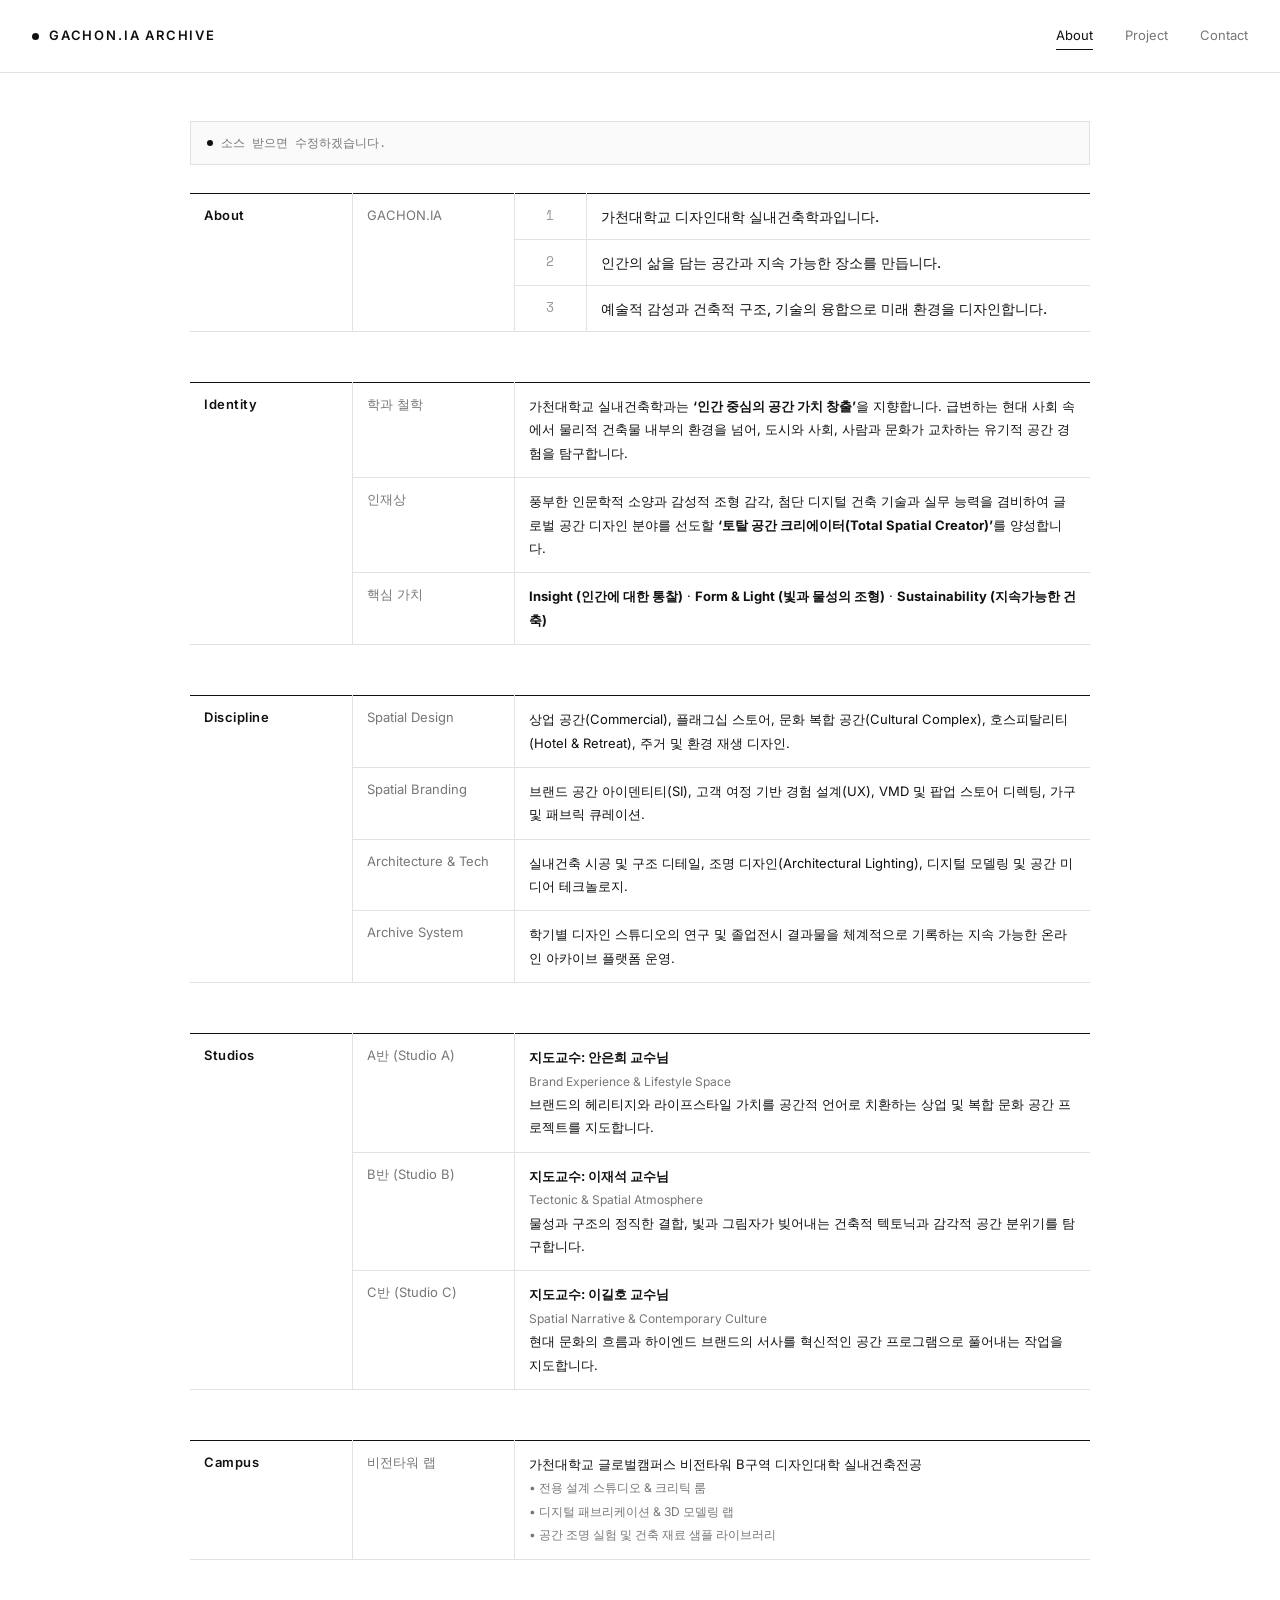
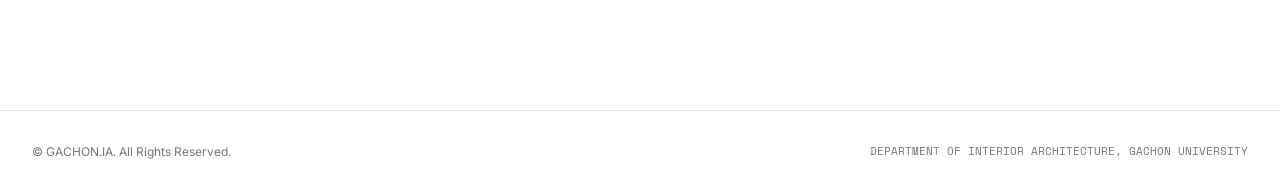
==== commit 351f3c95: "feat: Update exhibition teams, brands, and participating members" ====
--- a/about.html
+++ b/about.html
@@ -28,6 +28,12 @@
   <main class="main-content">
     <div class="about-wrap">
       
+      <!-- Notice Banner -->
+      <div style="font-family: var(--font-mono); font-size: 12px; color: var(--text-muted); padding: 12px 16px; background: #fafafa; border: 1px solid var(--border); margin-bottom: 28px; display: flex; align-items: center; gap: 8px;">
+        <span style="display: inline-block; width: 6px; height: 6px; background: #111; border-radius: 50%;"></span>
+        <span>소스 받으면 수정하겠습니다.</span>
+      </div>
+
       <!-- Department Manifesto Table (T-FP Style) -->
       <table class="manifesto-table">
         <tbody>
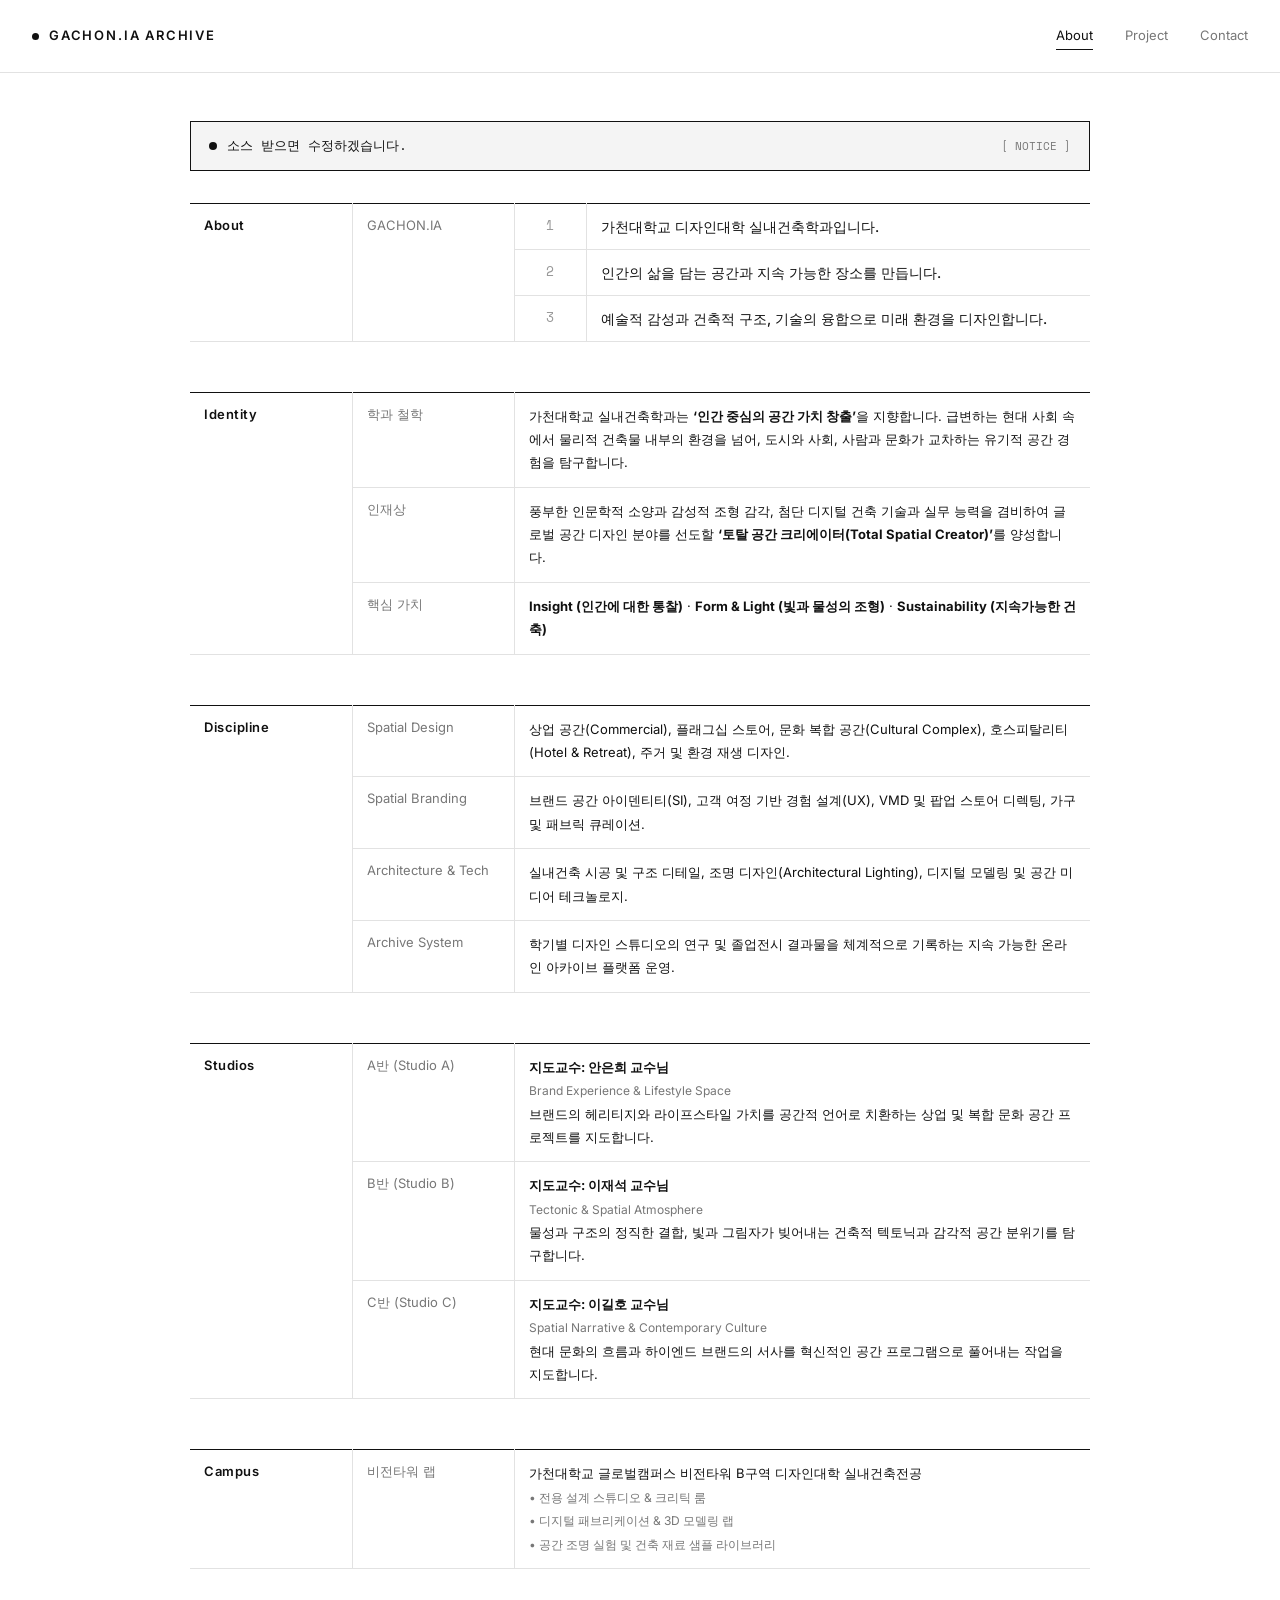
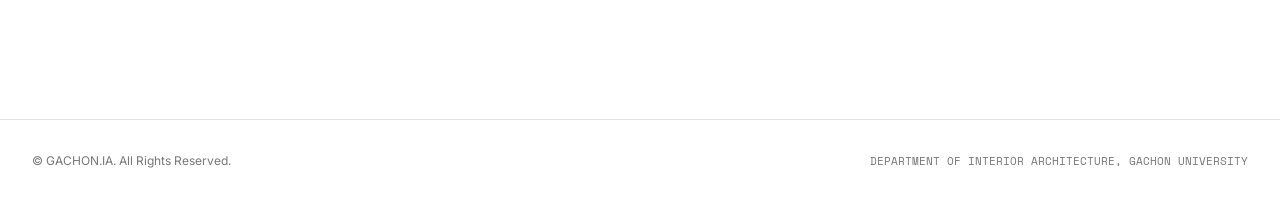
==== commit e5190ba5: "feat: Update exhibition teams, brands, and participating members" ====
--- a/about.html
+++ b/about.html
@@ -29,9 +29,12 @@
     <div class="about-wrap">
       
       <!-- Notice Banner -->
-      <div style="font-family: var(--font-mono); font-size: 12px; color: var(--text-muted); padding: 12px 16px; background: #fafafa; border: 1px solid var(--border); margin-bottom: 28px; display: flex; align-items: center; gap: 8px;">
-        <span style="display: inline-block; width: 6px; height: 6px; background: #111; border-radius: 50%;"></span>
-        <span>소스 받으면 수정하겠습니다.</span>
+      <div style="font-family: var(--font-mono); font-size: 13px; color: #111; padding: 14px 18px; background: #f4f4f4; border: 1px solid #111; margin-bottom: 32px; display: flex; align-items: center; justify-content: space-between;">
+        <div style="display: flex; align-items: center; gap: 10px;">
+          <span style="display: inline-block; width: 8px; height: 8px; background: #111; border-radius: 50%;"></span>
+          <span style="font-weight: 500;">소스 받으면 수정하겠습니다.</span>
+        </div>
+        <span style="font-size: 11px; color: #777;">[ NOTICE ]</span>
       </div>
 
       <!-- Department Manifesto Table (T-FP Style) -->
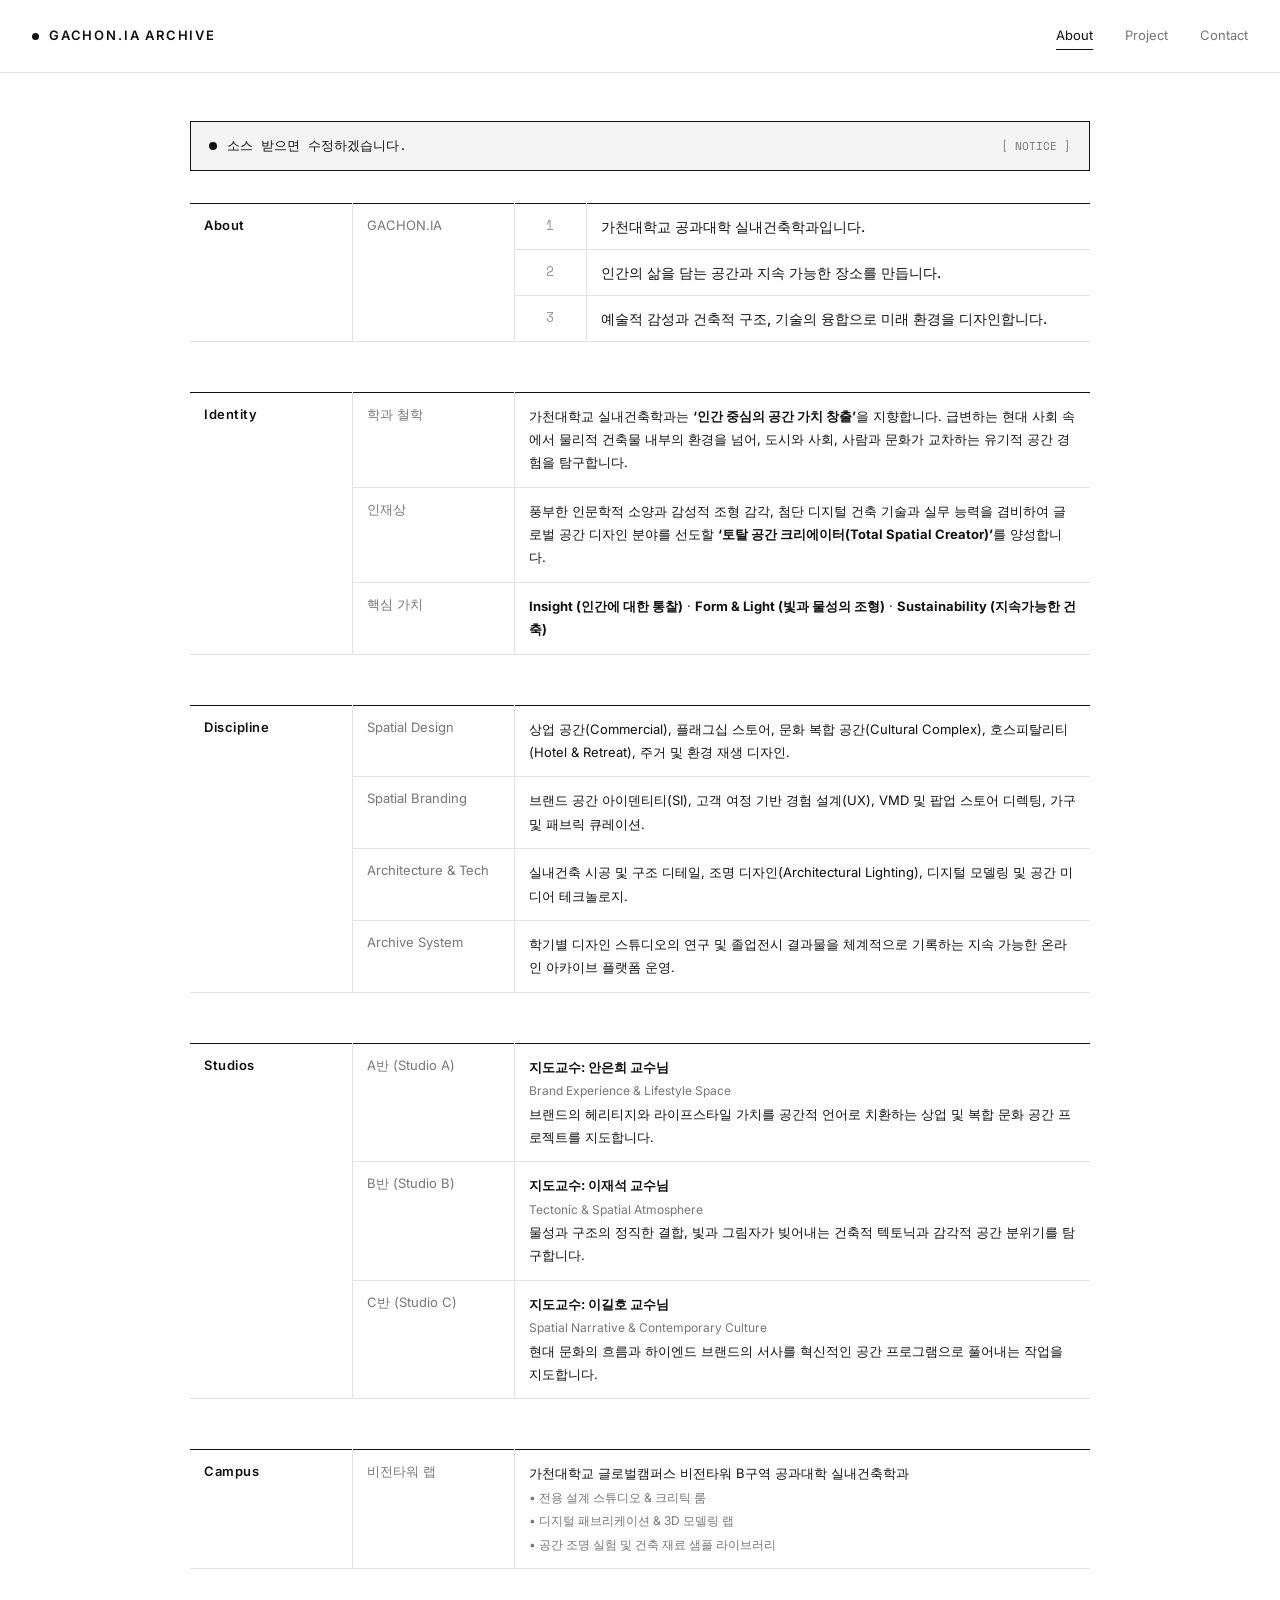
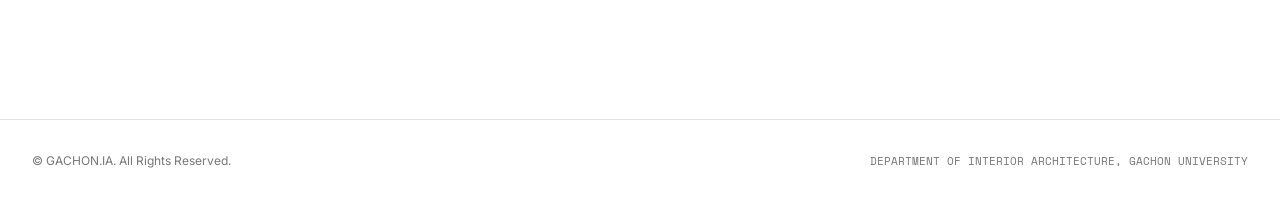
==== commit ef52f255: "feat: Update exhibition teams, brands, and participating members" ====
--- a/about.html
+++ b/about.html
@@ -3,7 +3,7 @@
 <head>
   <meta charset="UTF-8">
   <meta name="viewport" content="width=device-width, initial-scale=1.0">
-  <meta name="description" content="About — 가천대학교 디자인대학 실내건축학과 (Department of Interior Architecture, Gachon University)">
+  <meta name="description" content="About — 가천대학교 공과대학 실내건축학과 (Department of Interior Architecture, Gachon University)">
   <title>About — GACHON.IA</title>
   <link rel="stylesheet" href="css/style.css">
 </head>
@@ -44,7 +44,7 @@
             <td class="col-label" rowspan="3">About</td>
             <td class="col-sublabel" rowspan="3">GACHON.IA</td>
             <td class="col-index">1</td>
-            <td class="col-manifesto-text">가천대학교 디자인대학 실내건축학과입니다.</td>
+            <td class="col-manifesto-text">가천대학교 공과대학 실내건축학과입니다.</td>
           </tr>
           <tr>
             <td class="col-index">2</td>
@@ -153,7 +153,7 @@
             <td class="col-label">Campus</td>
             <td class="col-sublabel">비전타워 랩</td>
             <td style="line-height: 1.8;">
-              가천대학교 글로벌캠퍼스 비전타워 B구역 디자인대학 실내건축전공<br>
+              가천대학교 글로벌캠퍼스 비전타워 B구역 공과대학 실내건축학과<br>
               <span style="color: var(--text-muted); font-size: 12px;">
                 &bull; 전용 설계 스튜디오 & 크리틱 룸<br>
                 &bull; 디지털 패브리케이션 & 3D 모델링 랩<br>
